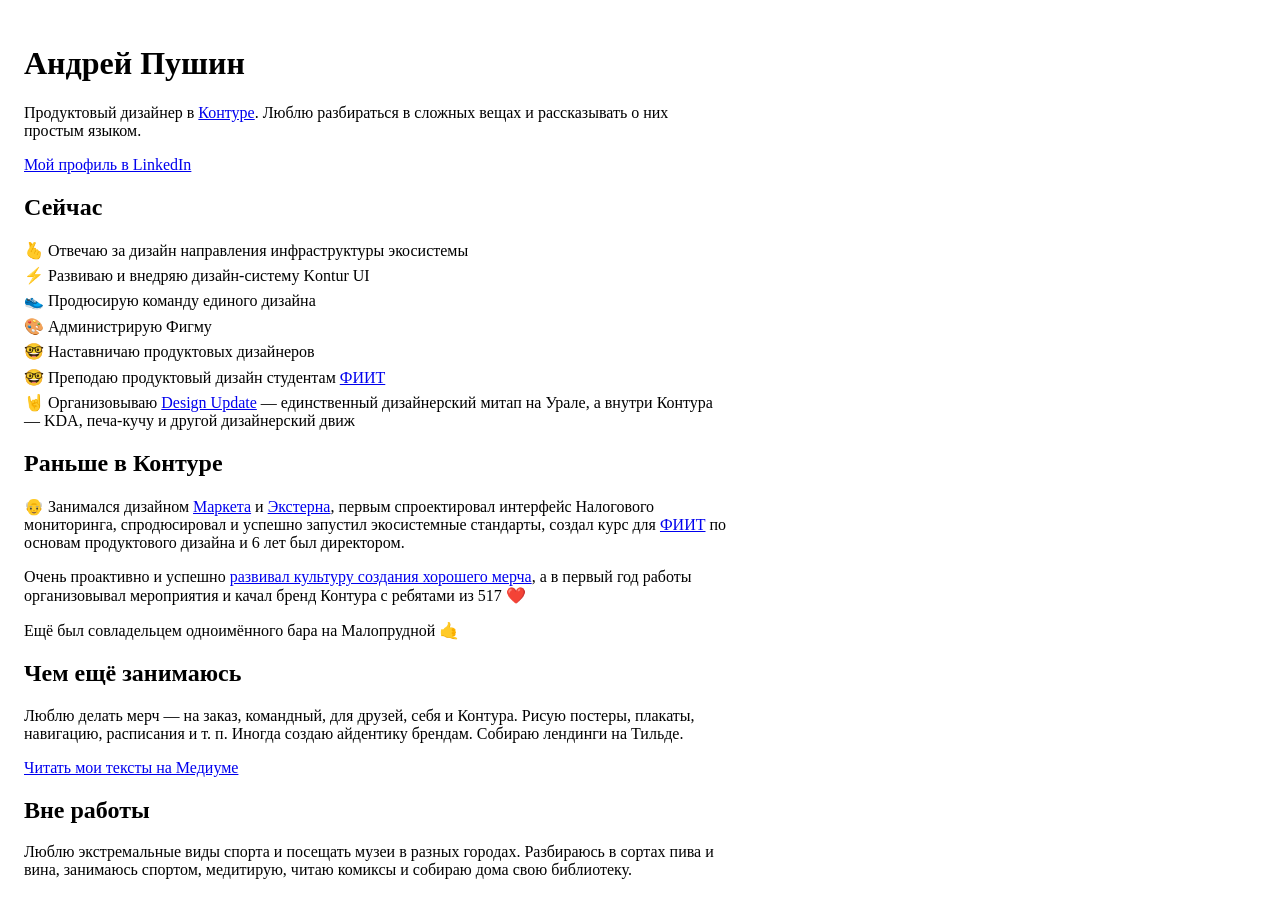
==== index.html @ 1551aef3 "Ссылка на LinkedIn под вступлением Co-Authored-By: Claude Opus 5.5 <noreply@anthropic.com> Claude-Se" ====
<!DOCTYPE html>
<html lang="ru">
<head>
    <meta charset="UTF-8">
    <meta name="viewport" content="width=device-width, initial-scale=1.0">
    <title>Андрей Пушин</title>
    <style>
        body {
            max-width: 44em;
            margin: 0;
            padding: 1.5em;
        }
        ul.emoji {
            list-style: none;
            padding-left: 0;
        }
        ul.emoji li {
            margin-bottom: 0.4em;
        }
    </style>
</head>
<body>
    <h1>Андрей Пушин</h1>

    <p>
        Продуктовый дизайнер в <a href="https://kontur.ru/">Контуре</a>. Люблю разбираться в сложных вещах и рассказывать о них простым языком.
    </p>

    <p>
        <a href="https://www.linkedin.com/in/pushinandrej/">Мой профиль в LinkedIn</a>
    </p>

    <h2>Сейчас</h2>

    <ul class="emoji">
        <li>🫰 Отвечаю за дизайн направления инфраструктуры экосистемы</li>
        <li>⚡️ Развиваю и внедряю дизайн-систему Kontur UI</li>
        <li>👟 Продюсирую команду единого дизайна</li>
        <li>🎨 Администрирую Фигму</li>
        <li>🤓 Наставничаю продуктовых дизайнеров</li>
        <li>🤓 Преподаю продуктовый дизайн студентам <a href="https://vk.com/fiiturfu">ФИИТ</a></li>
        <li>🤘 Организовываю <a href="https://vk.com/designupd">Design Update</a> — единственный дизайнерский митап на Урале, а внутри Контура — KDA, печа-кучу и другой дизайнерский движ</li>
    </ul>

    <h2>Раньше в Контуре</h2>

    <p>
        👴 Занимался дизайном <a href="https://kontur.ru/market">Маркета</a> и <a href="https://kontur.ru/extern">Экстерна</a>, первым спроектировал интерфейс Налогового мониторинга, спродюсировал и успешно запустил экосистемные стандарты, создал курс для <a href="https://vk.com/@fiiturfu-kak-my-proveli-kurs-po-osnovam-dizaina-dlya-programmistov">ФИИТ</a> по основам продуктового дизайна и 6 лет был директором.
    </p>

    <p>
        Очень проактивно и успешно <a href="https://medium.com/@pushinandrej/%D0%BC%D0%B5%D1%80%D1%87-%D0%BC%D0%B5%D1%80%D1%87-%D0%BC%D0%B5%D1%80%D1%87-20f6f4611e32">развивал культуру создания хорошего мерча</a>, а в первый год работы организовывал мероприятия и качал бренд Контура с ребятами из 517 ❤️
    </p>

    <p>
        Ещё был совладельцем одноимённого бара на Малопрудной 🤙
    </p>

    <h2>Чем ещё занимаюсь</h2>

    <p>
        Люблю делать мерч — на заказ, командный, для друзей, себя и Контура. Рисую постеры, плакаты, навигацию, расписания и т. п. Иногда создаю айдентику брендам. Собираю лендинги на Тильде.
    </p>

    <p>
        <a href="https://medium.com/@pushinandrej">Читать мои тексты на Медиуме</a>
    </p>

    <h2>Вне работы</h2>

    <p>
        Люблю экстремальные виды спорта и посещать музеи в разных городах. Разбираюсь в сортах пива и вина, занимаюсь спортом, медитирую, читаю комиксы и собираю дома свою библиотеку.
    </p>
</body>
</html>
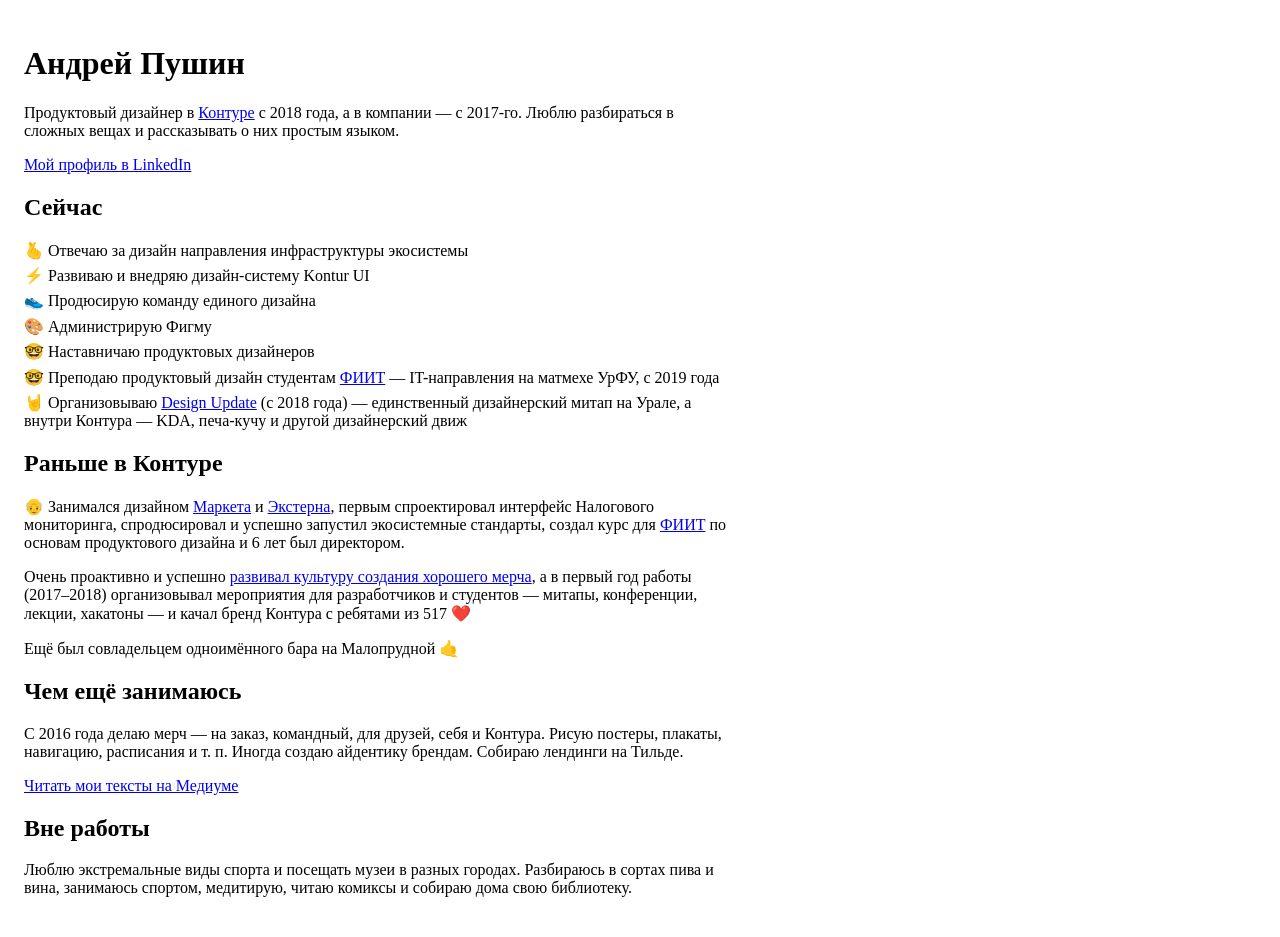
==== commit 61cd906e: "Даты и детали из LinkedIn: Контур, ФИИТ, Design Update, мерч Co-Authored-By: Claude Opus 5.5 <norepl" ====
--- a/index.html
+++ b/index.html
@@ -23,7 +23,7 @@
     <h1>Андрей Пушин</h1>
 
     <p>
-        Продуктовый дизайнер в <a href="https://kontur.ru/">Контуре</a>. Люблю разбираться в сложных вещах и рассказывать о них простым языком.
+        Продуктовый дизайнер в <a href="https://kontur.ru/">Контуре</a> с 2018 года, а в компании — с 2017-го. Люблю разбираться в сложных вещах и рассказывать о них простым языком.
     </p>
 
     <p>
@@ -38,8 +38,8 @@
         <li>👟 Продюсирую команду единого дизайна</li>
         <li>🎨 Администрирую Фигму</li>
         <li>🤓 Наставничаю продуктовых дизайнеров</li>
-        <li>🤓 Преподаю продуктовый дизайн студентам <a href="https://vk.com/fiiturfu">ФИИТ</a></li>
-        <li>🤘 Организовываю <a href="https://vk.com/designupd">Design Update</a> — единственный дизайнерский митап на Урале, а внутри Контура — KDA, печа-кучу и другой дизайнерский движ</li>
+        <li>🤓 Преподаю продуктовый дизайн студентам <a href="https://vk.com/fiiturfu">ФИИТ</a> — IT-направления на матмехе УрФУ, с 2019 года</li>
+        <li>🤘 Организовываю <a href="https://vk.com/designupd">Design Update</a> (с 2018 года) — единственный дизайнерский митап на Урале, а внутри Контура — KDA, печа-кучу и другой дизайнерский движ</li>
     </ul>
 
     <h2>Раньше в Контуре</h2>
@@ -49,7 +49,7 @@
     </p>
 
     <p>
-        Очень проактивно и успешно <a href="https://medium.com/@pushinandrej/%D0%BC%D0%B5%D1%80%D1%87-%D0%BC%D0%B5%D1%80%D1%87-%D0%BC%D0%B5%D1%80%D1%87-20f6f4611e32">развивал культуру создания хорошего мерча</a>, а в первый год работы организовывал мероприятия и качал бренд Контура с ребятами из 517 ❤️
+        Очень проактивно и успешно <a href="https://medium.com/@pushinandrej/%D0%BC%D0%B5%D1%80%D1%87-%D0%BC%D0%B5%D1%80%D1%87-%D0%BC%D0%B5%D1%80%D1%87-20f6f4611e32">развивал культуру создания хорошего мерча</a>, а в первый год работы (2017–2018) организовывал мероприятия для разработчиков и студентов — митапы, конференции, лекции, хакатоны — и качал бренд Контура с ребятами из 517 ❤️
     </p>
 
     <p>
@@ -59,7 +59,7 @@
     <h2>Чем ещё занимаюсь</h2>
 
     <p>
-        Люблю делать мерч — на заказ, командный, для друзей, себя и Контура. Рисую постеры, плакаты, навигацию, расписания и т. п. Иногда создаю айдентику брендам. Собираю лендинги на Тильде.
+        С 2016 года делаю мерч — на заказ, командный, для друзей, себя и Контура. Рисую постеры, плакаты, навигацию, расписания и т. п. Иногда создаю айдентику брендам. Собираю лендинги на Тильде.
     </p>
 
     <p>
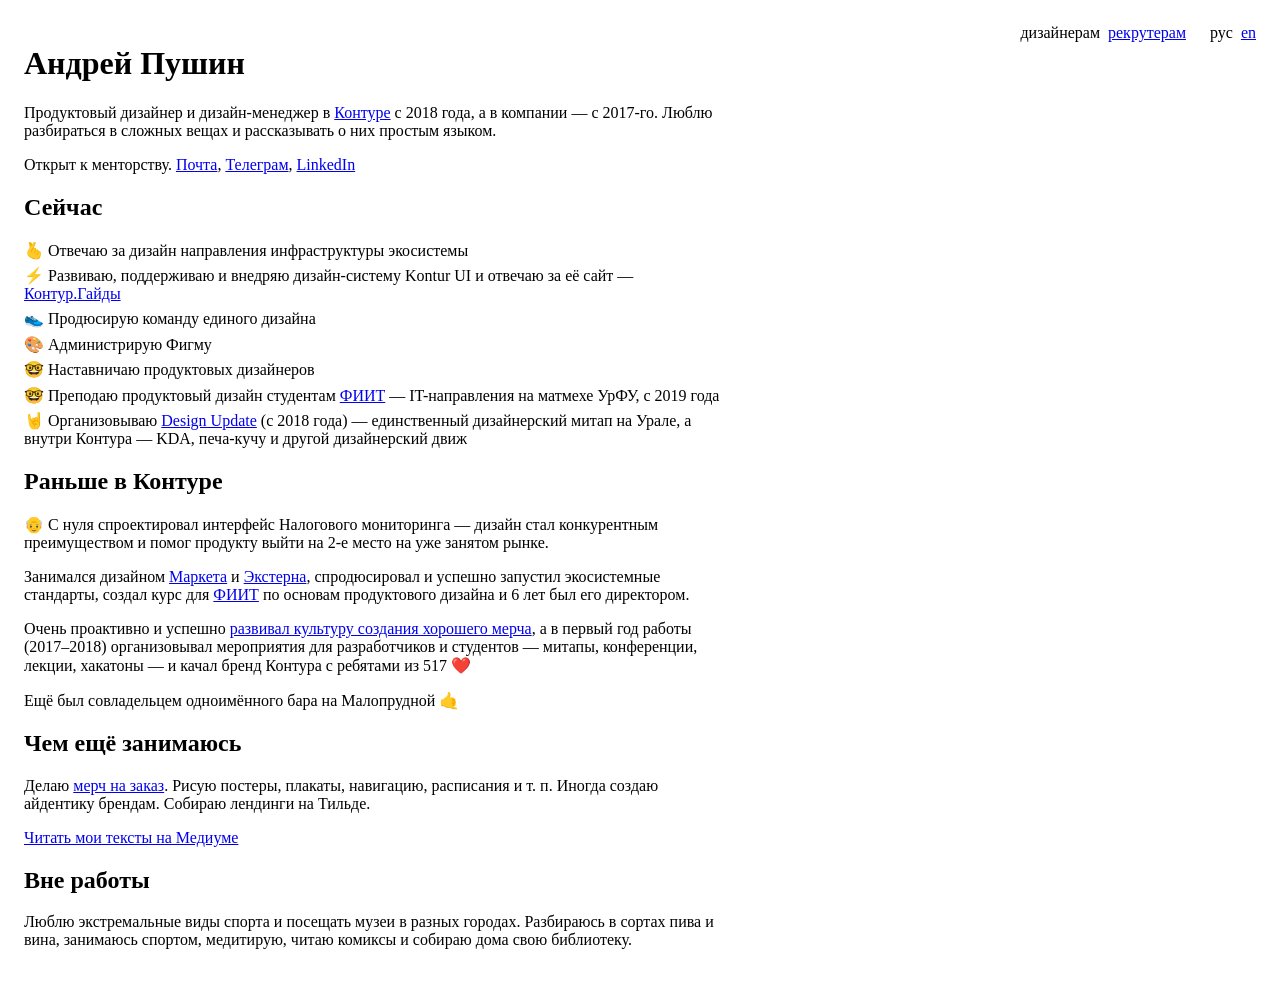
==== commit 9a8334ff: "Английская версия, переключалки языка и версии для рекрутеров, заготовки страниц - en/: английская в" ====
--- a/index.html
+++ b/index.html
@@ -4,37 +4,37 @@
     <meta charset="UTF-8">
     <meta name="viewport" content="width=device-width, initial-scale=1.0">
     <title>Андрей Пушин</title>
-    <style>
-        body {
-            max-width: 44em;
-            margin: 0;
-            padding: 1.5em;
-        }
-        ul.emoji {
-            list-style: none;
-            padding-left: 0;
-        }
-        ul.emoji li {
-            margin-bottom: 0.4em;
-        }
-    </style>
+    <meta name="description" content="Продуктовый дизайнер и дизайн-менеджер в Контуре: дизайн-система Kontur UI, Контур.Гайды, Налоговый мониторинг.">
+    <meta property="og:type" content="website">
+    <meta property="og:locale" content="ru_RU">
+    <meta property="og:url" content="https://www.pushinandrej.ru/">
+    <meta property="og:title" content="Андрей Пушин">
+    <meta property="og:description" content="Продуктовый дизайнер и дизайн-менеджер в Контуре: дизайн-система Kontur UI, Контур.Гайды, Налоговый мониторинг.">
+    <link rel="alternate" hreflang="ru" href="https://www.pushinandrej.ru/">
+    <link rel="alternate" hreflang="en" href="https://www.pushinandrej.ru/en/">
+    <link rel="stylesheet" href="style.css">
 </head>
 <body>
+    <nav class="switch">
+        <span><b aria-current="page">дизайнерам</b> <a href="recruiters/">рекрутерам</a></span>
+        <span><b aria-current="page">рус</b> <a href="en/">en</a></span>
+    </nav>
+
     <h1>Андрей Пушин</h1>
 
     <p>
-        Продуктовый дизайнер в <a href="https://kontur.ru/">Контуре</a> с 2018 года, а в компании — с 2017-го. Люблю разбираться в сложных вещах и рассказывать о них простым языком.
+        Продуктовый дизайнер и дизайн-менеджер в <a href="https://kontur.ru/">Контуре</a> с 2018 года, а в компании — с 2017-го. Люблю разбираться в сложных вещах и рассказывать о них простым языком.
     </p>
 
     <p>
-        <a href="https://www.linkedin.com/in/pushinandrej/">Мой профиль в LinkedIn</a>
+        Открыт к менторству. <!-- TODO: настоящие адреса --><a href="mailto:TODO">Почта</a>, <a href="https://t.me/TODO">Телеграм</a>, <a href="https://www.linkedin.com/in/pushinandrej/">LinkedIn</a>
     </p>
 
     <h2>Сейчас</h2>
 
     <ul class="emoji">
         <li>🫰 Отвечаю за дизайн направления инфраструктуры экосистемы</li>
-        <li>⚡️ Развиваю и внедряю дизайн-систему Kontur UI</li>
+        <li>⚡️ Развиваю, поддерживаю и внедряю дизайн-систему Kontur UI и отвечаю за её сайт — <a href="https://guides.kontur.ru/">Контур.Гайды</a></li>
         <li>👟 Продюсирую команду единого дизайна</li>
         <li>🎨 Администрирую Фигму</li>
         <li>🤓 Наставничаю продуктовых дизайнеров</li>
@@ -45,7 +45,11 @@
     <h2>Раньше в Контуре</h2>
 
     <p>
-        👴 Занимался дизайном <a href="https://kontur.ru/market">Маркета</a> и <a href="https://kontur.ru/extern">Экстерна</a>, первым спроектировал интерфейс Налогового мониторинга, спродюсировал и успешно запустил экосистемные стандарты, создал курс для <a href="https://vk.com/@fiiturfu-kak-my-proveli-kurs-po-osnovam-dizaina-dlya-programmistov">ФИИТ</a> по основам продуктового дизайна и 6 лет был директором.
+        👴 С нуля спроектировал интерфейс Налогового мониторинга — дизайн стал конкурентным преимуществом и помог продукту выйти на 2-е место на уже занятом рынке.
+    </p>
+
+    <p>
+        Занимался дизайном <a href="https://kontur.ru/market">Маркета</a> и <a href="https://kontur.ru/extern">Экстерна</a>, спродюсировал и успешно запустил экосистемные стандарты, создал курс для <a href="https://vk.com/@fiiturfu-kak-my-proveli-kurs-po-osnovam-dizaina-dlya-programmistov">ФИИТ</a> по основам продуктового дизайна и 6 лет был его директором.
     </p>
 
     <p>
@@ -59,7 +63,7 @@
     <h2>Чем ещё занимаюсь</h2>
 
     <p>
-        С 2016 года делаю мерч — на заказ, командный, для друзей, себя и Контура. Рисую постеры, плакаты, навигацию, расписания и т. п. Иногда создаю айдентику брендам. Собираю лендинги на Тильде.
+        Делаю <a href="merch/">мерч на заказ</a>. Рисую постеры, плакаты, навигацию, расписания и т. п. Иногда создаю айдентику брендам. Собираю лендинги на Тильде.
     </p>
 
     <p>
--- a/style.css
+++ b/style.css
@@ -0,0 +1,35 @@
+/* Общие стили для всех страниц сайта */
+body {
+    max-width: 44em;
+    margin: 0;
+    padding: 1.5em;
+}
+ul.emoji {
+    list-style: none;
+    padding-left: 0;
+}
+ul.emoji li {
+    margin-bottom: 0.4em;
+}
+
+/* Переключалки в правом верхнем углу: для кого страница и язык */
+nav.switch {
+    position: absolute;
+    top: 1.5em;
+    right: 1.5em;
+    display: flex;
+    gap: 1.5em;
+}
+nav.switch span {
+    display: flex;
+    gap: 0.5em;
+}
+nav.switch b {
+    font-weight: normal;
+}
+@media (max-width: 40em) {
+    nav.switch {
+        position: static;
+        justify-content: flex-end;
+    }
+}
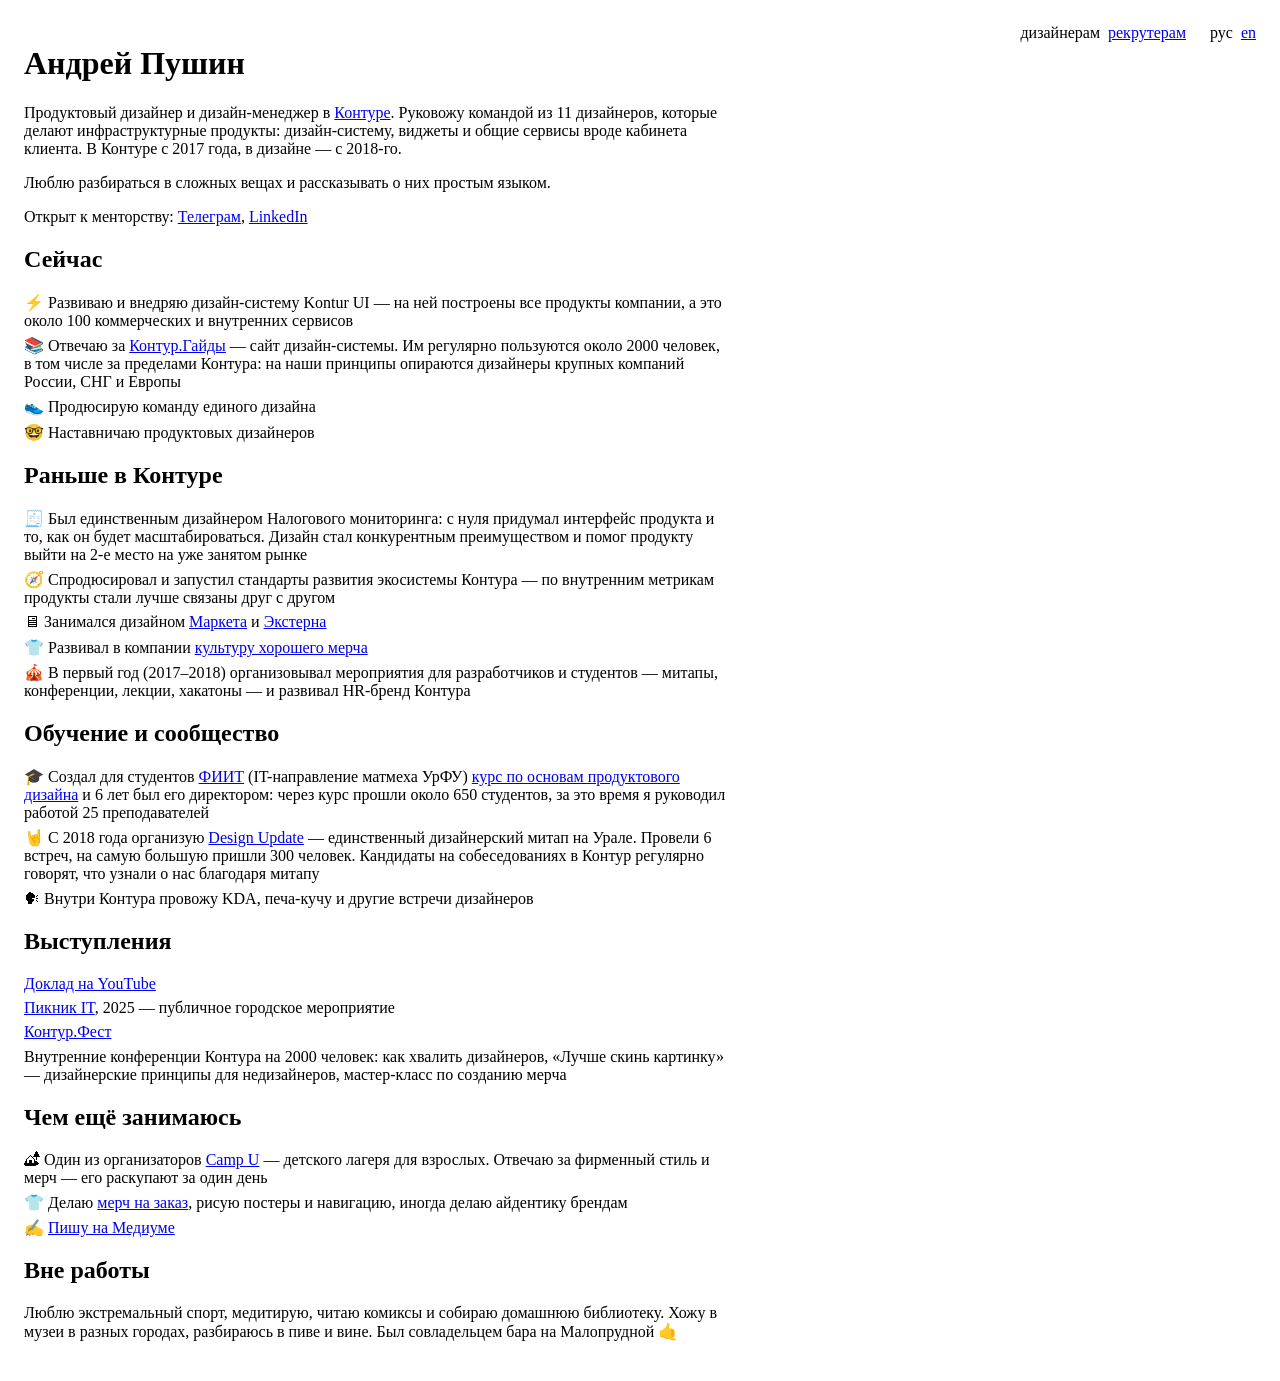
==== commit 338cfc57: "Главная по итогам интервью: команда, масштаб дизайн-системы, обучение, выступления, Camp U Co-Author" ====
--- a/index.html
+++ b/index.html
@@ -4,12 +4,12 @@
     <meta charset="UTF-8">
     <meta name="viewport" content="width=device-width, initial-scale=1.0">
     <title>Андрей Пушин</title>
-    <meta name="description" content="Продуктовый дизайнер и дизайн-менеджер в Контуре: дизайн-система Kontur UI, Контур.Гайды, Налоговый мониторинг.">
+    <meta name="description" content="Продуктовый дизайнер и дизайн-менеджер в Контуре: команда из 11 дизайнеров, дизайн-система Kontur UI для 100 продуктов, Контур.Гайды.">
     <meta property="og:type" content="website">
     <meta property="og:locale" content="ru_RU">
     <meta property="og:url" content="https://www.pushinandrej.ru/">
     <meta property="og:title" content="Андрей Пушин">
-    <meta property="og:description" content="Продуктовый дизайнер и дизайн-менеджер в Контуре: дизайн-система Kontur UI, Контур.Гайды, Налоговый мониторинг.">
+    <meta property="og:description" content="Продуктовый дизайнер и дизайн-менеджер в Контуре: команда из 11 дизайнеров, дизайн-система Kontur UI для 100 продуктов, Контур.Гайды.">
     <link rel="alternate" hreflang="ru" href="https://www.pushinandrej.ru/">
     <link rel="alternate" hreflang="en" href="https://www.pushinandrej.ru/en/">
     <link rel="stylesheet" href="style.css">
@@ -23,57 +23,65 @@
     <h1>Андрей Пушин</h1>
 
     <p>
-        Продуктовый дизайнер и дизайн-менеджер в <a href="https://kontur.ru/">Контуре</a> с 2018 года, а в компании — с 2017-го. Люблю разбираться в сложных вещах и рассказывать о них простым языком.
+        Продуктовый дизайнер и дизайн-менеджер в <a href="https://kontur.ru/">Контуре</a>. Руковожу командой из 11 дизайнеров, которые делают инфраструктурные продукты: дизайн-систему, виджеты и общие сервисы вроде кабинета клиента. В Контуре с 2017 года, в дизайне — с 2018-го.
     </p>
 
     <p>
-        Открыт к менторству. <!-- TODO: настоящие адреса --><a href="mailto:TODO">Почта</a>, <a href="https://t.me/TODO">Телеграм</a>, <a href="https://www.linkedin.com/in/pushinandrej/">LinkedIn</a>
+        Люблю разбираться в сложных вещах и рассказывать о них простым языком.
+    </p>
+
+    <p>
+        Открыт к менторству: <a href="https://t.me/pushinandrej">Телеграм</a>, <a href="https://www.linkedin.com/in/pushinandrej/">LinkedIn</a>
     </p>
 
     <h2>Сейчас</h2>
 
     <ul class="emoji">
-        <li>🫰 Отвечаю за дизайн направления инфраструктуры экосистемы</li>
-        <li>⚡️ Развиваю, поддерживаю и внедряю дизайн-систему Kontur UI и отвечаю за её сайт — <a href="https://guides.kontur.ru/">Контур.Гайды</a></li>
+        <li>⚡️ Развиваю и внедряю дизайн-систему Kontur UI — на ней построены все продукты компании, а это около 100 коммерческих и внутренних сервисов</li>
+        <li>📚 Отвечаю за <a href="https://guides.kontur.ru/">Контур.Гайды</a> — сайт дизайн-системы. Им регулярно пользуются около 2000 человек, в том числе за пределами Контура: на наши принципы опираются дизайнеры крупных компаний России, СНГ и Европы</li>
         <li>👟 Продюсирую команду единого дизайна</li>
-        <li>🎨 Администрирую Фигму</li>
         <li>🤓 Наставничаю продуктовых дизайнеров</li>
-        <li>🤓 Преподаю продуктовый дизайн студентам <a href="https://vk.com/fiiturfu">ФИИТ</a> — IT-направления на матмехе УрФУ, с 2019 года</li>
-        <li>🤘 Организовываю <a href="https://vk.com/designupd">Design Update</a> (с 2018 года) — единственный дизайнерский митап на Урале, а внутри Контура — KDA, печа-кучу и другой дизайнерский движ</li>
     </ul>
 
     <h2>Раньше в Контуре</h2>
 
-    <p>
-        👴 С нуля спроектировал интерфейс Налогового мониторинга — дизайн стал конкурентным преимуществом и помог продукту выйти на 2-е место на уже занятом рынке.
-    </p>
+    <ul class="emoji">
+        <li>🧾 Был единственным дизайнером Налогового мониторинга: с нуля придумал интерфейс продукта и то, как он будет масштабироваться. Дизайн стал конкурентным преимуществом и помог продукту выйти на 2-е место на уже занятом рынке</li>
+        <li>🧭 Спродюсировал и запустил стандарты развития экосистемы Контура — по внутренним метрикам продукты стали лучше связаны друг с другом</li>
+        <li>🖥 Занимался дизайном <a href="https://kontur.ru/market">Маркета</a> и <a href="https://kontur.ru/extern">Экстерна</a></li>
+        <li>👕 Развивал в компании <a href="https://medium.com/@pushinandrej/%D0%BC%D0%B5%D1%80%D1%87-%D0%BC%D0%B5%D1%80%D1%87-%D0%BC%D0%B5%D1%80%D1%87-20f6f4611e32">культуру хорошего мерча</a></li>
+        <li>🎪 В первый год (2017–2018) организовывал мероприятия для разработчиков и студентов — митапы, конференции, лекции, хакатоны — и развивал HR-бренд Контура</li>
+    </ul>
 
-    <p>
-        Занимался дизайном <a href="https://kontur.ru/market">Маркета</a> и <a href="https://kontur.ru/extern">Экстерна</a>, спродюсировал и успешно запустил экосистемные стандарты, создал курс для <a href="https://vk.com/@fiiturfu-kak-my-proveli-kurs-po-osnovam-dizaina-dlya-programmistov">ФИИТ</a> по основам продуктового дизайна и 6 лет был его директором.
-    </p>
+    <h2>Обучение и сообщество</h2>
 
-    <p>
-        Очень проактивно и успешно <a href="https://medium.com/@pushinandrej/%D0%BC%D0%B5%D1%80%D1%87-%D0%BC%D0%B5%D1%80%D1%87-%D0%BC%D0%B5%D1%80%D1%87-20f6f4611e32">развивал культуру создания хорошего мерча</a>, а в первый год работы (2017–2018) организовывал мероприятия для разработчиков и студентов — митапы, конференции, лекции, хакатоны — и качал бренд Контура с ребятами из 517 ❤️
-    </p>
+    <ul class="emoji">
+        <li>🎓 Создал для студентов <a href="https://vk.com/fiiturfu">ФИИТ</a> (IT-направление матмеха УрФУ) <a href="https://vk.com/@fiiturfu-kak-my-proveli-kurs-po-osnovam-dizaina-dlya-programmistov">курс по основам продуктового дизайна</a> и 6 лет был его директором: через курс прошли около 650 студентов, за это время я руководил работой 25 преподавателей</li>
+        <li>🤘 С 2018 года организую <a href="https://vk.com/designupd">Design Update</a> — единственный дизайнерский митап на Урале. Провели 6 встреч, на самую большую пришли 300 человек. Кандидаты на собеседованиях в Контур регулярно говорят, что узнали о нас благодаря митапу</li>
+        <li>🗣 Внутри Контура провожу KDA, печа-кучу и другие встречи дизайнеров</li>
+    </ul>
 
-    <p>
-        Ещё был совладельцем одноимённого бара на Малопрудной 🤙
-    </p>
+    <h2>Выступления</h2>
+
+    <ul class="emoji">
+        <li><a href="https://www.youtube.com/watch?v=ip-nRP-AMJE">Доклад на YouTube</a> <!-- TODO: название и где выступал --></li>
+        <li><a href="https://www.instagram.com/p/DObARlJjM_2/">Пикник IT</a>, 2025 — публичное городское мероприятие</li>
+        <li><a href="https://kontur.ru/lp/kontur-fest">Контур.Фест</a></li>
+        <li>Внутренние конференции Контура на 2000 человек: как хвалить дизайнеров, «Лучше скинь картинку» — дизайнерские принципы для недизайнеров, мастер-класс по созданию мерча</li>
+    </ul>
 
     <h2>Чем ещё занимаюсь</h2>
 
-    <p>
-        Делаю <a href="merch/">мерч на заказ</a>. Рисую постеры, плакаты, навигацию, расписания и т. п. Иногда создаю айдентику брендам. Собираю лендинги на Тильде.
-    </p>
-
-    <p>
-        <a href="https://medium.com/@pushinandrej">Читать мои тексты на Медиуме</a>
-    </p>
+    <ul class="emoji">
+        <li>🏕 Один из организаторов <a href="https://t.me/camp_u">Camp U</a> — детского лагеря для взрослых. Отвечаю за фирменный стиль и мерч — его раскупают за один день</li>
+        <li>👕 Делаю <a href="merch/">мерч на заказ</a>, рисую постеры и навигацию, иногда делаю айдентику брендам</li>
+        <li>✍️ <a href="https://medium.com/@pushinandrej">Пишу на Медиуме</a></li>
+    </ul>
 
     <h2>Вне работы</h2>
 
     <p>
-        Люблю экстремальные виды спорта и посещать музеи в разных городах. Разбираюсь в сортах пива и вина, занимаюсь спортом, медитирую, читаю комиксы и собираю дома свою библиотеку.
+        Люблю экстремальный спорт, медитирую, читаю комиксы и собираю домашнюю библиотеку. Хожу в музеи в разных городах, разбираюсь в пиве и вине. Был совладельцем бара на Малопрудной 🤙
     </p>
 </body>
 </html>
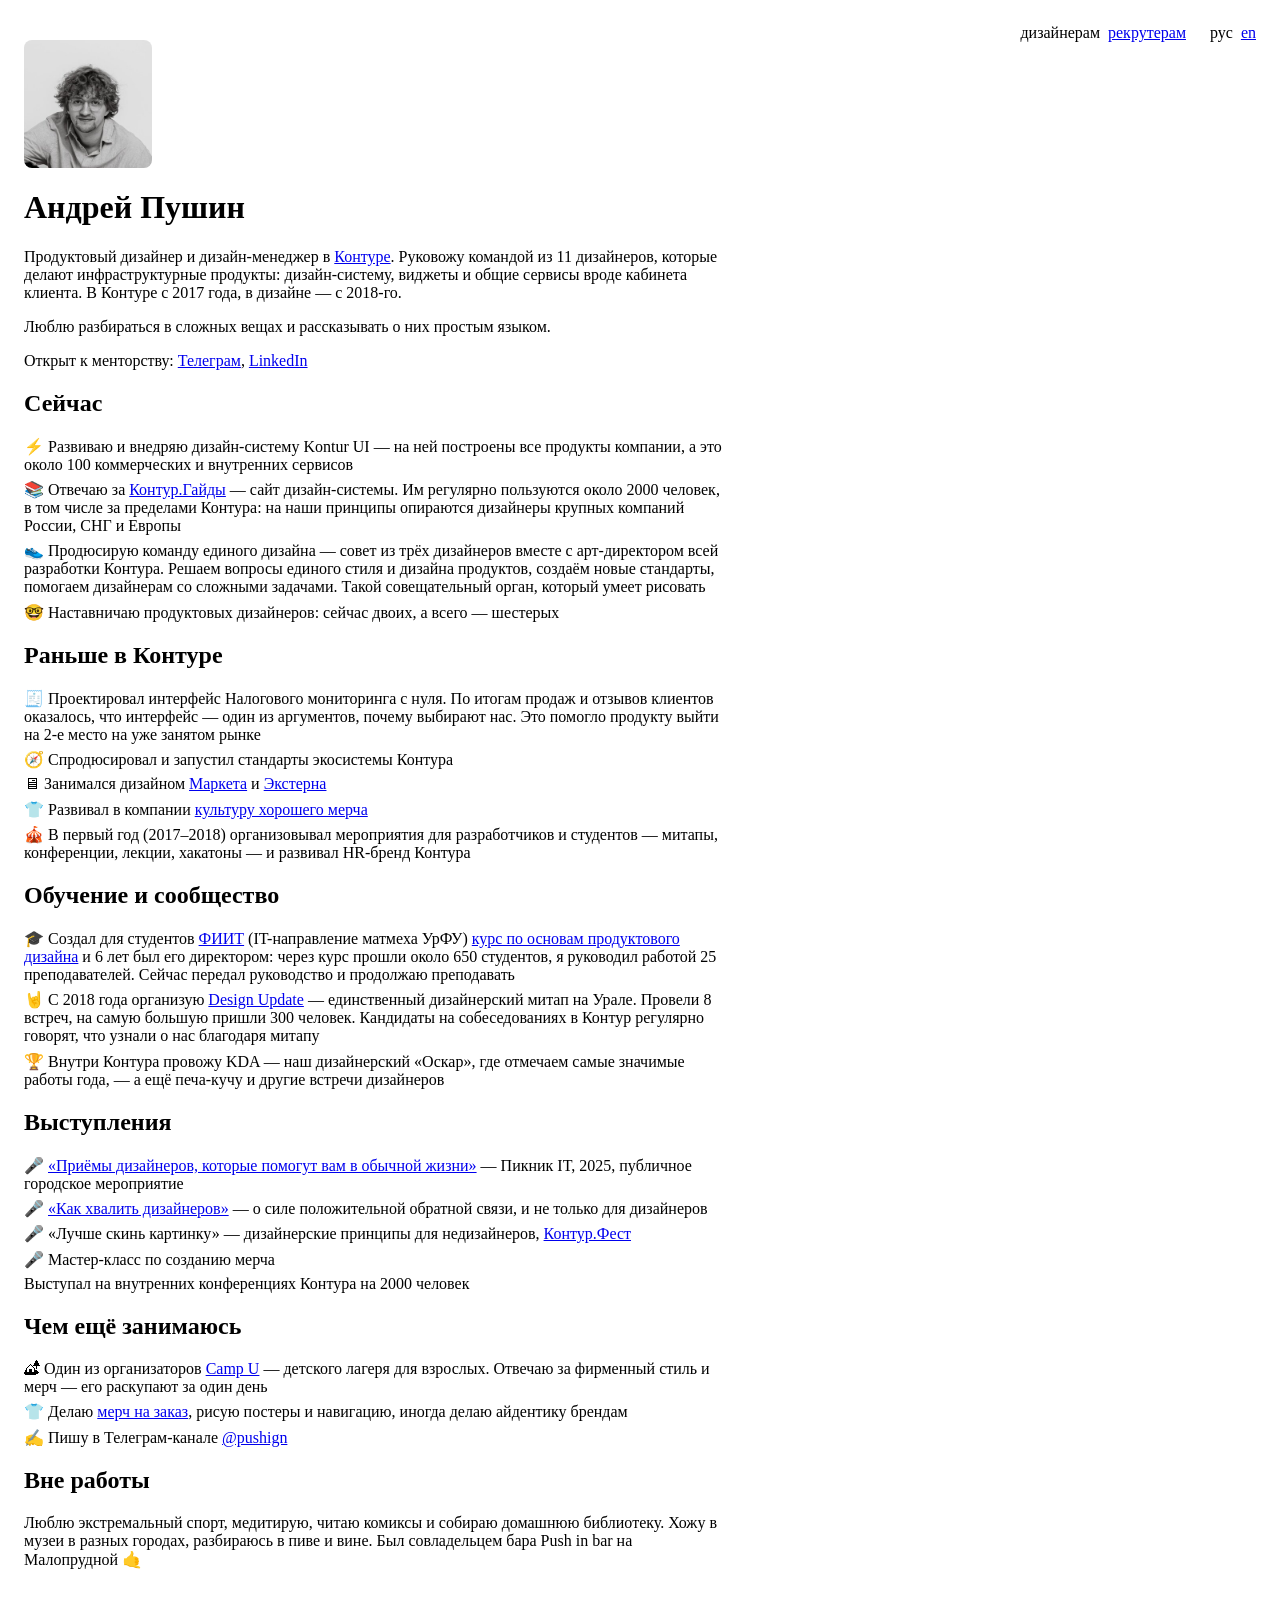
==== commit ca635327: "Фото, уточнения по интервью: выступления, команда единого дизайна, KDA, Телеграм-канал вместо Медиум" ====
--- a/index.html
+++ b/index.html
@@ -10,6 +10,7 @@
     <meta property="og:url" content="https://www.pushinandrej.ru/">
     <meta property="og:title" content="Андрей Пушин">
     <meta property="og:description" content="Продуктовый дизайнер и дизайн-менеджер в Контуре: команда из 11 дизайнеров, дизайн-система Kontur UI для 100 продуктов, Контур.Гайды.">
+    <meta property="og:image" content="https://www.pushinandrej.ru/photo.jpg">
     <link rel="alternate" hreflang="ru" href="https://www.pushinandrej.ru/">
     <link rel="alternate" hreflang="en" href="https://www.pushinandrej.ru/en/">
     <link rel="stylesheet" href="style.css">
@@ -19,6 +20,8 @@
         <span><b aria-current="page">дизайнерам</b> <a href="recruiters/">рекрутерам</a></span>
         <span><b aria-current="page">рус</b> <a href="en/">en</a></span>
     </nav>
+
+    <img class="photo" src="photo.jpg" alt="Андрей Пушин">
 
     <h1>Андрей Пушин</h1>
 
@@ -39,15 +42,15 @@
     <ul class="emoji">
         <li>⚡️ Развиваю и внедряю дизайн-систему Kontur UI — на ней построены все продукты компании, а это около 100 коммерческих и внутренних сервисов</li>
         <li>📚 Отвечаю за <a href="https://guides.kontur.ru/">Контур.Гайды</a> — сайт дизайн-системы. Им регулярно пользуются около 2000 человек, в том числе за пределами Контура: на наши принципы опираются дизайнеры крупных компаний России, СНГ и Европы</li>
-        <li>👟 Продюсирую команду единого дизайна</li>
-        <li>🤓 Наставничаю продуктовых дизайнеров</li>
+        <li>👟 Продюсирую команду единого дизайна — совет из трёх дизайнеров вместе с арт-директором всей разработки Контура. Решаем вопросы единого стиля и дизайна продуктов, создаём новые стандарты, помогаем дизайнерам со сложными задачами. Такой совещательный орган, который умеет рисовать</li>
+        <li>🤓 Наставничаю продуктовых дизайнеров: сейчас двоих, а всего — шестерых</li>
     </ul>
 
     <h2>Раньше в Контуре</h2>
 
     <ul class="emoji">
-        <li>🧾 Был единственным дизайнером Налогового мониторинга: с нуля придумал интерфейс продукта и то, как он будет масштабироваться. Дизайн стал конкурентным преимуществом и помог продукту выйти на 2-е место на уже занятом рынке</li>
-        <li>🧭 Спродюсировал и запустил стандарты развития экосистемы Контура — по внутренним метрикам продукты стали лучше связаны друг с другом</li>
+        <li>🧾 Проектировал интерфейс Налогового мониторинга с нуля. По итогам продаж и отзывов клиентов оказалось, что интерфейс — один из аргументов, почему выбирают нас. Это помогло продукту выйти на 2-е место на уже занятом рынке</li>
+        <li>🧭 Спродюсировал и запустил стандарты экосистемы Контура</li>
         <li>🖥 Занимался дизайном <a href="https://kontur.ru/market">Маркета</a> и <a href="https://kontur.ru/extern">Экстерна</a></li>
         <li>👕 Развивал в компании <a href="https://medium.com/@pushinandrej/%D0%BC%D0%B5%D1%80%D1%87-%D0%BC%D0%B5%D1%80%D1%87-%D0%BC%D0%B5%D1%80%D1%87-20f6f4611e32">культуру хорошего мерча</a></li>
         <li>🎪 В первый год (2017–2018) организовывал мероприятия для разработчиков и студентов — митапы, конференции, лекции, хакатоны — и развивал HR-бренд Контура</li>
@@ -56,18 +59,19 @@
     <h2>Обучение и сообщество</h2>
 
     <ul class="emoji">
-        <li>🎓 Создал для студентов <a href="https://vk.com/fiiturfu">ФИИТ</a> (IT-направление матмеха УрФУ) <a href="https://vk.com/@fiiturfu-kak-my-proveli-kurs-po-osnovam-dizaina-dlya-programmistov">курс по основам продуктового дизайна</a> и 6 лет был его директором: через курс прошли около 650 студентов, за это время я руководил работой 25 преподавателей</li>
-        <li>🤘 С 2018 года организую <a href="https://vk.com/designupd">Design Update</a> — единственный дизайнерский митап на Урале. Провели 6 встреч, на самую большую пришли 300 человек. Кандидаты на собеседованиях в Контур регулярно говорят, что узнали о нас благодаря митапу</li>
-        <li>🗣 Внутри Контура провожу KDA, печа-кучу и другие встречи дизайнеров</li>
+        <li>🎓 Создал для студентов <a href="https://vk.com/fiiturfu">ФИИТ</a> (IT-направление матмеха УрФУ) <a href="https://vk.com/@fiiturfu-kak-my-proveli-kurs-po-osnovam-dizaina-dlya-programmistov">курс по основам продуктового дизайна</a> и 6 лет был его директором: через курс прошли около 650 студентов, я руководил работой 25 преподавателей. Сейчас передал руководство и продолжаю преподавать</li>
+        <li>🤘 С 2018 года организую <a href="https://vk.com/designupd">Design Update</a> — единственный дизайнерский митап на Урале. Провели 8 встреч, на самую большую пришли 300 человек. Кандидаты на собеседованиях в Контур регулярно говорят, что узнали о нас благодаря митапу</li>
+        <li>🏆 Внутри Контура провожу KDA — наш дизайнерский «Оскар», где отмечаем самые значимые работы года, — а ещё печа-кучу и другие встречи дизайнеров</li>
     </ul>
 
     <h2>Выступления</h2>
 
     <ul class="emoji">
-        <li><a href="https://www.youtube.com/watch?v=ip-nRP-AMJE">Доклад на YouTube</a> <!-- TODO: название и где выступал --></li>
-        <li><a href="https://www.instagram.com/p/DObARlJjM_2/">Пикник IT</a>, 2025 — публичное городское мероприятие</li>
-        <li><a href="https://kontur.ru/lp/kontur-fest">Контур.Фест</a></li>
-        <li>Внутренние конференции Контура на 2000 человек: как хвалить дизайнеров, «Лучше скинь картинку» — дизайнерские принципы для недизайнеров, мастер-класс по созданию мерча</li>
+        <li>🎤 <a href="https://www.instagram.com/p/DObARlJjM_2/">«Приёмы дизайнеров, которые помогут вам в обычной жизни»</a> — Пикник IT, 2025, публичное городское мероприятие</li>
+        <li>🎤 <a href="https://www.youtube.com/watch?v=ip-nRP-AMJE">«Как хвалить дизайнеров»</a> — о силе положительной обратной связи, и не только для дизайнеров</li>
+        <li>🎤 «Лучше скинь картинку» — дизайнерские принципы для недизайнеров, <a href="https://kontur.ru/lp/kontur-fest">Контур.Фест</a></li>
+        <li>🎤 Мастер-класс по созданию мерча</li>
+        <li>Выступал на внутренних конференциях Контура на 2000 человек</li>
     </ul>
 
     <h2>Чем ещё занимаюсь</h2>
@@ -75,13 +79,13 @@
     <ul class="emoji">
         <li>🏕 Один из организаторов <a href="https://t.me/camp_u">Camp U</a> — детского лагеря для взрослых. Отвечаю за фирменный стиль и мерч — его раскупают за один день</li>
         <li>👕 Делаю <a href="merch/">мерч на заказ</a>, рисую постеры и навигацию, иногда делаю айдентику брендам</li>
-        <li>✍️ <a href="https://medium.com/@pushinandrej">Пишу на Медиуме</a></li>
+        <li>✍️ Пишу в Телеграм-канале <a href="https://t.me/pushign">@pushign</a></li>
     </ul>
 
     <h2>Вне работы</h2>
 
     <p>
-        Люблю экстремальный спорт, медитирую, читаю комиксы и собираю домашнюю библиотеку. Хожу в музеи в разных городах, разбираюсь в пиве и вине. Был совладельцем бара на Малопрудной 🤙
+        Люблю экстремальный спорт, медитирую, читаю комиксы и собираю домашнюю библиотеку. Хожу в музеи в разных городах, разбираюсь в пиве и вине. Был совладельцем бара Push in bar на Малопрудной 🤙
     </p>
 </body>
 </html>
--- a/style.css
+++ b/style.css
@@ -33,3 +33,12 @@
         justify-content: flex-end;
     }
 }
+
+/* Фото на главной: небольшое, скругление 8px */
+img.photo {
+    display: block;
+    width: 128px;
+    height: 128px;
+    border-radius: 8px;
+    margin-top: 1em;
+}
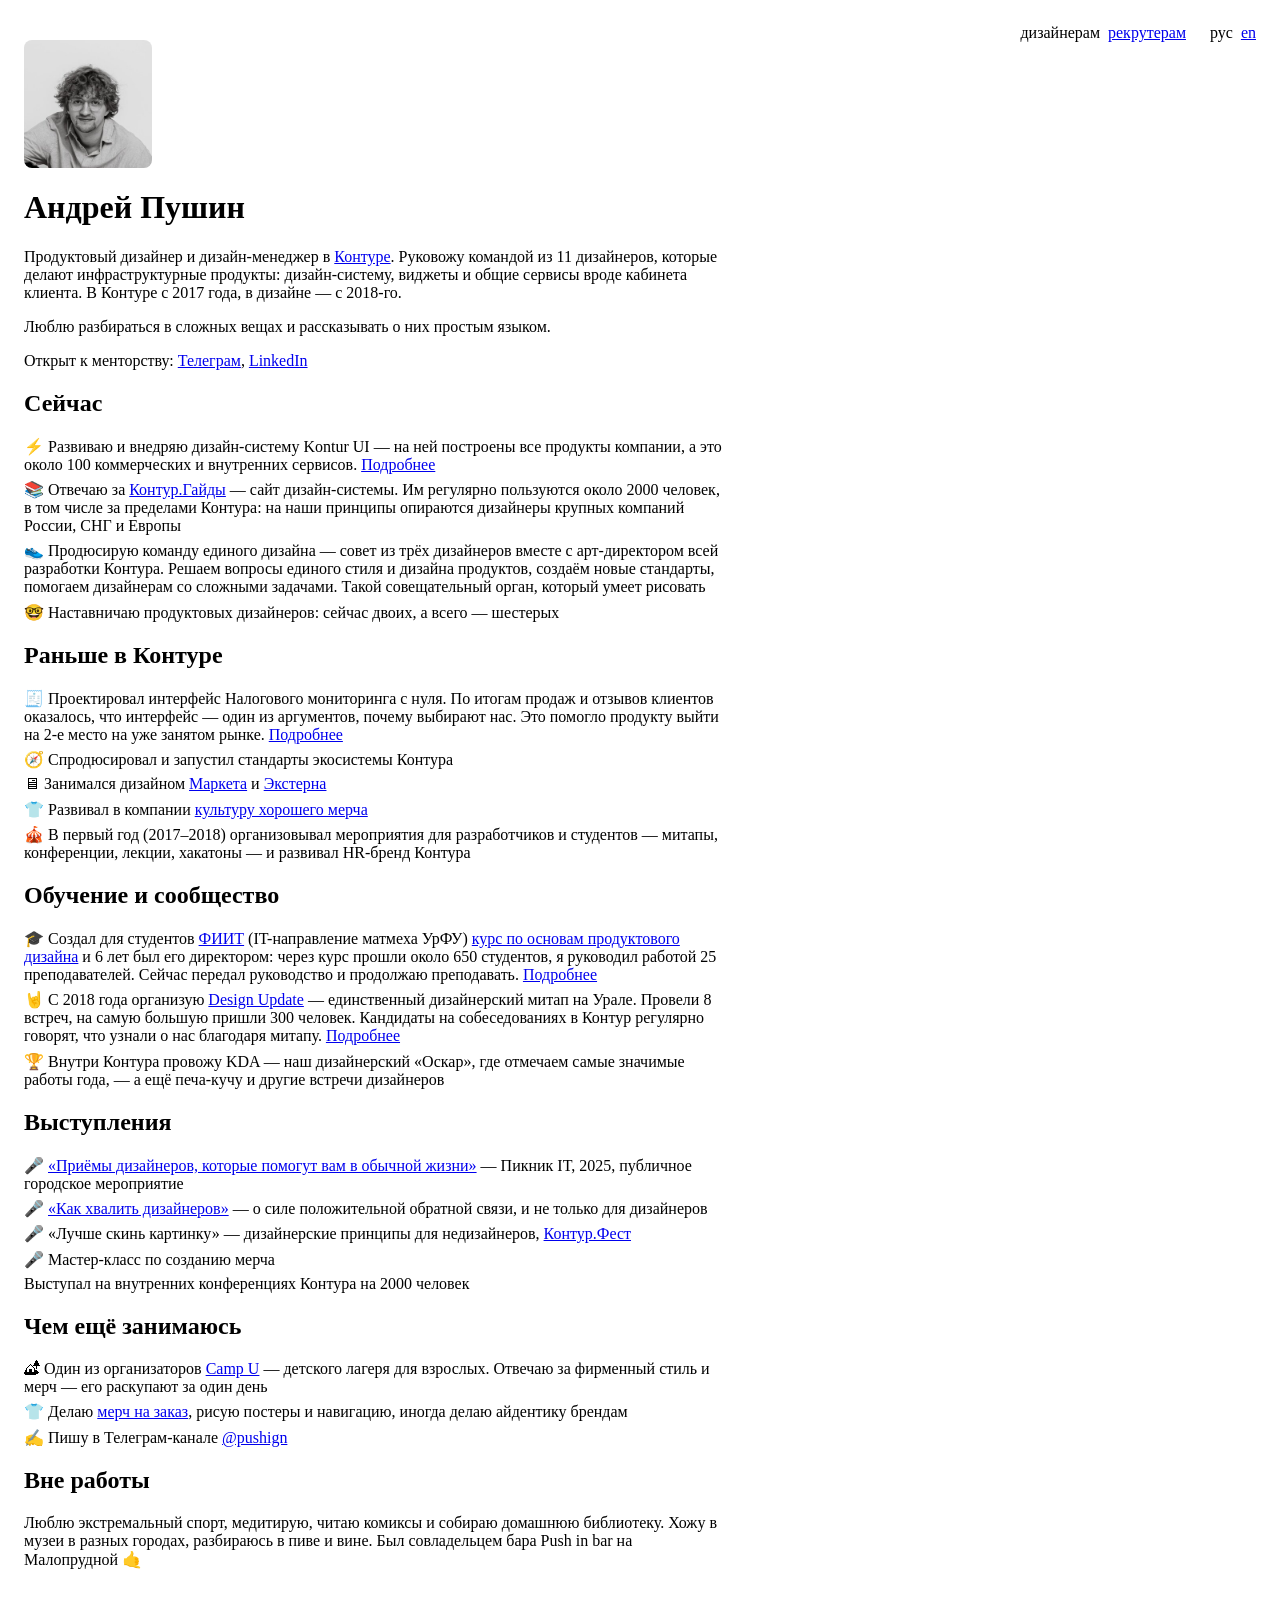
==== commit ae7c3804: "Кейсы (Kontur UI, Налоговый мониторинг, курс ФИИТ, Design Update), страница мерча и резюме для рекру" ====
--- a/index.html
+++ b/index.html
@@ -40,7 +40,7 @@
     <h2>Сейчас</h2>
 
     <ul class="emoji">
-        <li>⚡️ Развиваю и внедряю дизайн-систему Kontur UI — на ней построены все продукты компании, а это около 100 коммерческих и внутренних сервисов</li>
+        <li>⚡️ Развиваю и внедряю дизайн-систему Kontur UI — на ней построены все продукты компании, а это около 100 коммерческих и внутренних сервисов. <a href="cases/kontur-ui/">Подробнее</a></li>
         <li>📚 Отвечаю за <a href="https://guides.kontur.ru/">Контур.Гайды</a> — сайт дизайн-системы. Им регулярно пользуются около 2000 человек, в том числе за пределами Контура: на наши принципы опираются дизайнеры крупных компаний России, СНГ и Европы</li>
         <li>👟 Продюсирую команду единого дизайна — совет из трёх дизайнеров вместе с арт-директором всей разработки Контура. Решаем вопросы единого стиля и дизайна продуктов, создаём новые стандарты, помогаем дизайнерам со сложными задачами. Такой совещательный орган, который умеет рисовать</li>
         <li>🤓 Наставничаю продуктовых дизайнеров: сейчас двоих, а всего — шестерых</li>
@@ -49,7 +49,7 @@
     <h2>Раньше в Контуре</h2>
 
     <ul class="emoji">
-        <li>🧾 Проектировал интерфейс Налогового мониторинга с нуля. По итогам продаж и отзывов клиентов оказалось, что интерфейс — один из аргументов, почему выбирают нас. Это помогло продукту выйти на 2-е место на уже занятом рынке</li>
+        <li>🧾 Проектировал интерфейс Налогового мониторинга с нуля. По итогам продаж и отзывов клиентов оказалось, что интерфейс — один из аргументов, почему выбирают нас. Это помогло продукту выйти на 2-е место на уже занятом рынке. <a href="cases/tax-monitoring/">Подробнее</a></li>
         <li>🧭 Спродюсировал и запустил стандарты экосистемы Контура</li>
         <li>🖥 Занимался дизайном <a href="https://kontur.ru/market">Маркета</a> и <a href="https://kontur.ru/extern">Экстерна</a></li>
         <li>👕 Развивал в компании <a href="https://medium.com/@pushinandrej/%D0%BC%D0%B5%D1%80%D1%87-%D0%BC%D0%B5%D1%80%D1%87-%D0%BC%D0%B5%D1%80%D1%87-20f6f4611e32">культуру хорошего мерча</a></li>
@@ -59,8 +59,8 @@
     <h2>Обучение и сообщество</h2>
 
     <ul class="emoji">
-        <li>🎓 Создал для студентов <a href="https://vk.com/fiiturfu">ФИИТ</a> (IT-направление матмеха УрФУ) <a href="https://vk.com/@fiiturfu-kak-my-proveli-kurs-po-osnovam-dizaina-dlya-programmistov">курс по основам продуктового дизайна</a> и 6 лет был его директором: через курс прошли около 650 студентов, я руководил работой 25 преподавателей. Сейчас передал руководство и продолжаю преподавать</li>
-        <li>🤘 С 2018 года организую <a href="https://vk.com/designupd">Design Update</a> — единственный дизайнерский митап на Урале. Провели 8 встреч, на самую большую пришли 300 человек. Кандидаты на собеседованиях в Контур регулярно говорят, что узнали о нас благодаря митапу</li>
+        <li>🎓 Создал для студентов <a href="https://vk.com/fiiturfu">ФИИТ</a> (IT-направление матмеха УрФУ) <a href="https://vk.com/@fiiturfu-kak-my-proveli-kurs-po-osnovam-dizaina-dlya-programmistov">курс по основам продуктового дизайна</a> и 6 лет был его директором: через курс прошли около 650 студентов, я руководил работой 25 преподавателей. Сейчас передал руководство и продолжаю преподавать. <a href="cases/fiit/">Подробнее</a></li>
+        <li>🤘 С 2018 года организую <a href="https://vk.com/designupd">Design Update</a> — единственный дизайнерский митап на Урале. Провели 8 встреч, на самую большую пришли 300 человек. Кандидаты на собеседованиях в Контур регулярно говорят, что узнали о нас благодаря митапу. <a href="cases/design-update/">Подробнее</a></li>
         <li>🏆 Внутри Контура провожу KDA — наш дизайнерский «Оскар», где отмечаем самые значимые работы года, — а ещё печа-кучу и другие встречи дизайнеров</li>
     </ul>
 
--- a/style.css
+++ b/style.css
@@ -42,3 +42,12 @@
     border-radius: 8px;
     margin-top: 1em;
 }
+
+/* Заглушка на внутренних страницах: «скоро здесь будут…» */
+p.placeholder {
+    border: 1px dashed #999;
+    border-radius: 8px;
+    padding: 2em 1em;
+    color: #666;
+    text-align: center;
+}
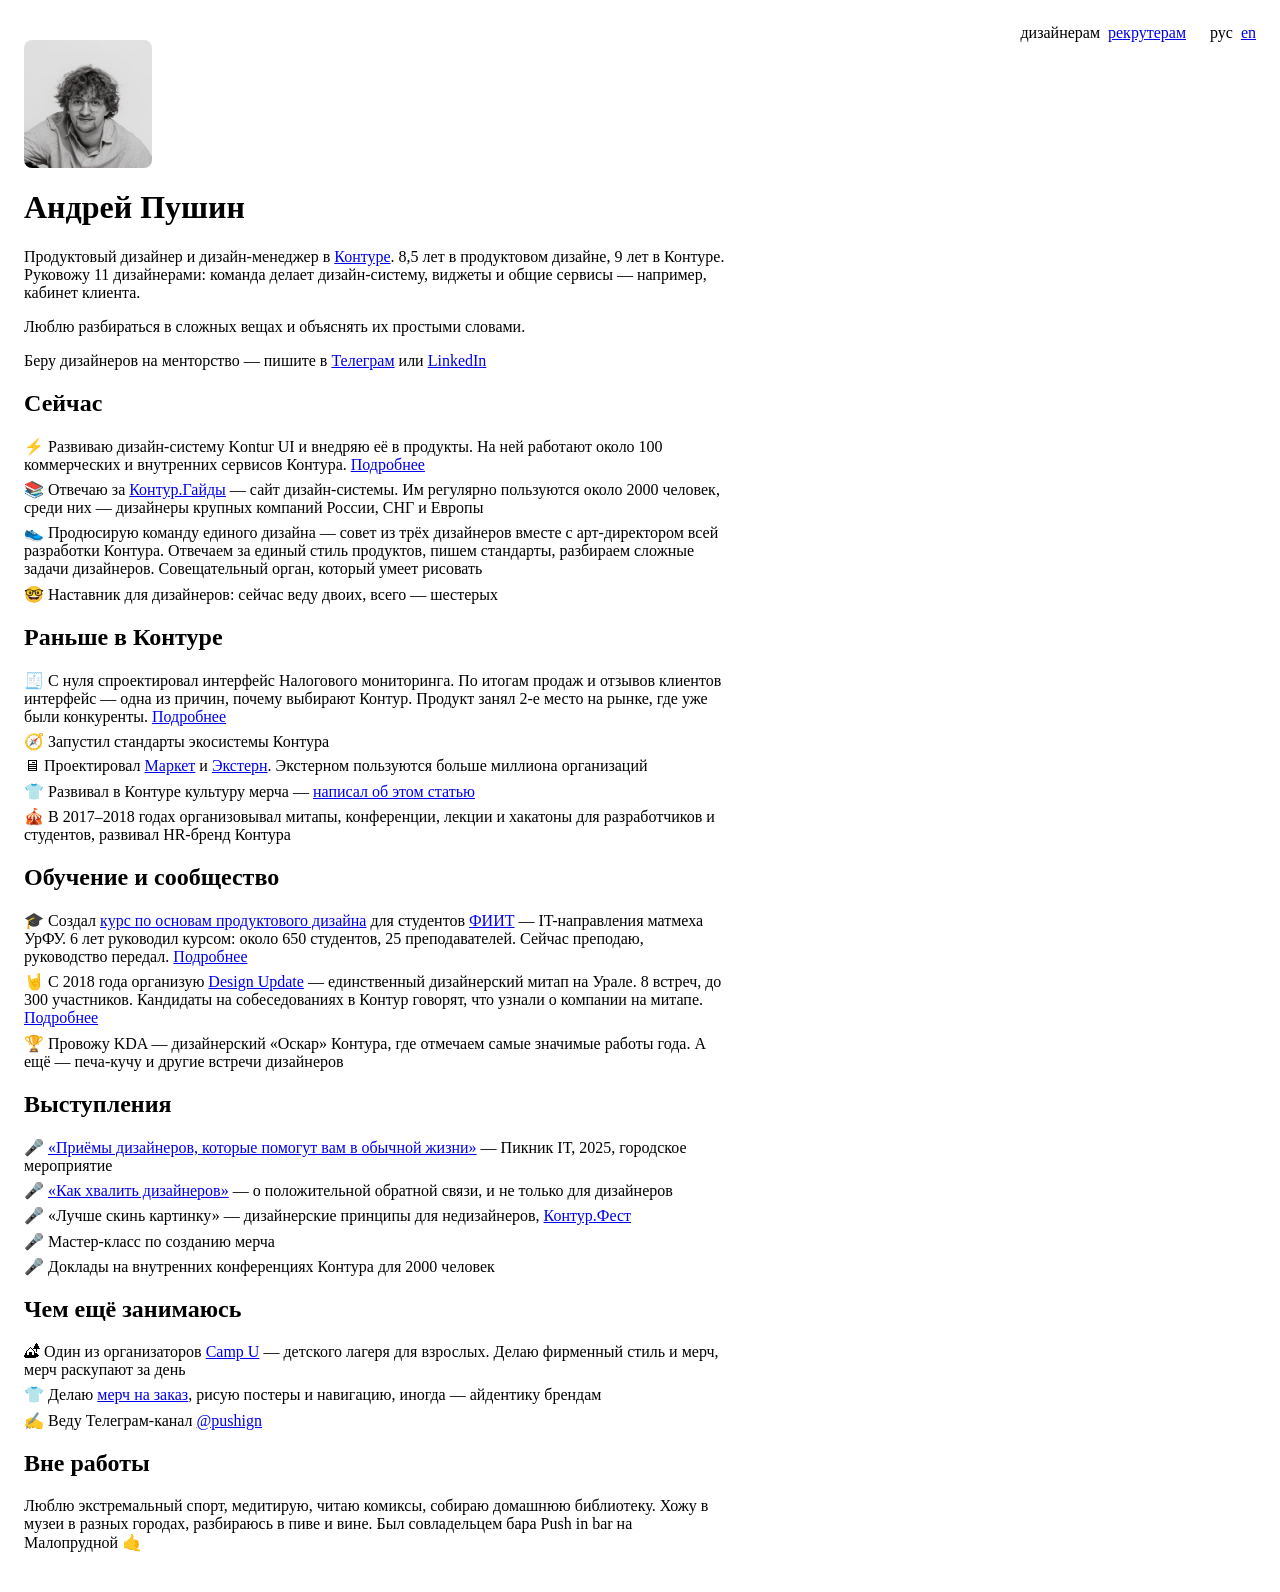
==== commit 6f17b598: "Главная в инфостиле (рус) и на простом английском (B2); стаж 8,5 лет в резюме Co-Authored-By: Claude" ====
--- a/index.html
+++ b/index.html
@@ -4,12 +4,12 @@
     <meta charset="UTF-8">
     <meta name="viewport" content="width=device-width, initial-scale=1.0">
     <title>Андрей Пушин</title>
-    <meta name="description" content="Продуктовый дизайнер и дизайн-менеджер в Контуре: команда из 11 дизайнеров, дизайн-система Kontur UI для 100 продуктов, Контур.Гайды.">
+    <meta name="description" content="Продуктовый дизайнер и дизайн-менеджер в Контуре: 8,5 лет в дизайне, команда из 11 дизайнеров, дизайн-система Kontur UI для 100 продуктов.">
     <meta property="og:type" content="website">
     <meta property="og:locale" content="ru_RU">
     <meta property="og:url" content="https://www.pushinandrej.ru/">
     <meta property="og:title" content="Андрей Пушин">
-    <meta property="og:description" content="Продуктовый дизайнер и дизайн-менеджер в Контуре: команда из 11 дизайнеров, дизайн-система Kontur UI для 100 продуктов, Контур.Гайды.">
+    <meta property="og:description" content="Продуктовый дизайнер и дизайн-менеджер в Контуре: 8,5 лет в дизайне, команда из 11 дизайнеров, дизайн-система Kontur UI для 100 продуктов.">
     <meta property="og:image" content="https://www.pushinandrej.ru/photo.jpg">
     <link rel="alternate" hreflang="ru" href="https://www.pushinandrej.ru/">
     <link rel="alternate" hreflang="en" href="https://www.pushinandrej.ru/en/">
@@ -26,66 +26,66 @@
     <h1>Андрей Пушин</h1>
 
     <p>
-        Продуктовый дизайнер и дизайн-менеджер в <a href="https://kontur.ru/">Контуре</a>. Руковожу командой из 11 дизайнеров, которые делают инфраструктурные продукты: дизайн-систему, виджеты и общие сервисы вроде кабинета клиента. В Контуре с 2017 года, в дизайне — с 2018-го.
+        Продуктовый дизайнер и дизайн-менеджер в <a href="https://kontur.ru/">Контуре</a>. 8,5 лет в продуктовом дизайне, 9 лет в Контуре. Руковожу 11 дизайнерами: команда делает дизайн-систему, виджеты и общие сервисы — например, кабинет клиента.
     </p>
 
     <p>
-        Люблю разбираться в сложных вещах и рассказывать о них простым языком.
+        Люблю разбираться в сложных вещах и объяснять их простыми словами.
     </p>
 
     <p>
-        Открыт к менторству: <a href="https://t.me/pushinandrej">Телеграм</a>, <a href="https://www.linkedin.com/in/pushinandrej/">LinkedIn</a>
+        Беру дизайнеров на менторство — пишите в <a href="https://t.me/pushinandrej">Телеграм</a> или <a href="https://www.linkedin.com/in/pushinandrej/">LinkedIn</a>
     </p>
 
     <h2>Сейчас</h2>
 
     <ul class="emoji">
-        <li>⚡️ Развиваю и внедряю дизайн-систему Kontur UI — на ней построены все продукты компании, а это около 100 коммерческих и внутренних сервисов. <a href="cases/kontur-ui/">Подробнее</a></li>
-        <li>📚 Отвечаю за <a href="https://guides.kontur.ru/">Контур.Гайды</a> — сайт дизайн-системы. Им регулярно пользуются около 2000 человек, в том числе за пределами Контура: на наши принципы опираются дизайнеры крупных компаний России, СНГ и Европы</li>
-        <li>👟 Продюсирую команду единого дизайна — совет из трёх дизайнеров вместе с арт-директором всей разработки Контура. Решаем вопросы единого стиля и дизайна продуктов, создаём новые стандарты, помогаем дизайнерам со сложными задачами. Такой совещательный орган, который умеет рисовать</li>
-        <li>🤓 Наставничаю продуктовых дизайнеров: сейчас двоих, а всего — шестерых</li>
+        <li>⚡️ Развиваю дизайн-систему Kontur UI и внедряю её в продукты. На ней работают около 100 коммерческих и внутренних сервисов Контура. <a href="cases/kontur-ui/">Подробнее</a></li>
+        <li>📚 Отвечаю за <a href="https://guides.kontur.ru/">Контур.Гайды</a> — сайт дизайн-системы. Им регулярно пользуются около 2000 человек, среди них — дизайнеры крупных компаний России, СНГ и Европы</li>
+        <li>👟 Продюсирую команду единого дизайна — совет из трёх дизайнеров вместе с арт-директором всей разработки Контура. Отвечаем за единый стиль продуктов, пишем стандарты, разбираем сложные задачи дизайнеров. Совещательный орган, который умеет рисовать</li>
+        <li>🤓 Наставник для дизайнеров: сейчас веду двоих, всего — шестерых</li>
     </ul>
 
     <h2>Раньше в Контуре</h2>
 
     <ul class="emoji">
-        <li>🧾 Проектировал интерфейс Налогового мониторинга с нуля. По итогам продаж и отзывов клиентов оказалось, что интерфейс — один из аргументов, почему выбирают нас. Это помогло продукту выйти на 2-е место на уже занятом рынке. <a href="cases/tax-monitoring/">Подробнее</a></li>
-        <li>🧭 Спродюсировал и запустил стандарты экосистемы Контура</li>
-        <li>🖥 Занимался дизайном <a href="https://kontur.ru/market">Маркета</a> и <a href="https://kontur.ru/extern">Экстерна</a></li>
-        <li>👕 Развивал в компании <a href="https://medium.com/@pushinandrej/%D0%BC%D0%B5%D1%80%D1%87-%D0%BC%D0%B5%D1%80%D1%87-%D0%BC%D0%B5%D1%80%D1%87-20f6f4611e32">культуру хорошего мерча</a></li>
-        <li>🎪 В первый год (2017–2018) организовывал мероприятия для разработчиков и студентов — митапы, конференции, лекции, хакатоны — и развивал HR-бренд Контура</li>
+        <li>🧾 С нуля спроектировал интерфейс Налогового мониторинга. По итогам продаж и отзывов клиентов интерфейс — одна из причин, почему выбирают Контур. Продукт занял 2-е место на рынке, где уже были конкуренты. <a href="cases/tax-monitoring/">Подробнее</a></li>
+        <li>🧭 Запустил стандарты экосистемы Контура</li>
+        <li>🖥 Проектировал <a href="https://kontur.ru/market">Маркет</a> и <a href="https://kontur.ru/extern">Экстерн</a>. Экстерном пользуются больше миллиона организаций</li>
+        <li>👕 Развивал в Контуре культуру мерча — <a href="https://medium.com/@pushinandrej/%D0%BC%D0%B5%D1%80%D1%87-%D0%BC%D0%B5%D1%80%D1%87-%D0%BC%D0%B5%D1%80%D1%87-20f6f4611e32">написал об этом статью</a></li>
+        <li>🎪 В 2017–2018 годах организовывал митапы, конференции, лекции и хакатоны для разработчиков и студентов, развивал HR-бренд Контура</li>
     </ul>
 
     <h2>Обучение и сообщество</h2>
 
     <ul class="emoji">
-        <li>🎓 Создал для студентов <a href="https://vk.com/fiiturfu">ФИИТ</a> (IT-направление матмеха УрФУ) <a href="https://vk.com/@fiiturfu-kak-my-proveli-kurs-po-osnovam-dizaina-dlya-programmistov">курс по основам продуктового дизайна</a> и 6 лет был его директором: через курс прошли около 650 студентов, я руководил работой 25 преподавателей. Сейчас передал руководство и продолжаю преподавать. <a href="cases/fiit/">Подробнее</a></li>
-        <li>🤘 С 2018 года организую <a href="https://vk.com/designupd">Design Update</a> — единственный дизайнерский митап на Урале. Провели 8 встреч, на самую большую пришли 300 человек. Кандидаты на собеседованиях в Контур регулярно говорят, что узнали о нас благодаря митапу. <a href="cases/design-update/">Подробнее</a></li>
-        <li>🏆 Внутри Контура провожу KDA — наш дизайнерский «Оскар», где отмечаем самые значимые работы года, — а ещё печа-кучу и другие встречи дизайнеров</li>
+        <li>🎓 Создал <a href="https://vk.com/@fiiturfu-kak-my-proveli-kurs-po-osnovam-dizaina-dlya-programmistov">курс по основам продуктового дизайна</a> для студентов <a href="https://vk.com/fiiturfu">ФИИТ</a> — IT-направления матмеха УрФУ. 6 лет руководил курсом: около 650 студентов, 25 преподавателей. Сейчас преподаю, руководство передал. <a href="cases/fiit/">Подробнее</a></li>
+        <li>🤘 С 2018 года организую <a href="https://vk.com/designupd">Design Update</a> — единственный дизайнерский митап на Урале. 8 встреч, до 300 участников. Кандидаты на собеседованиях в Контур говорят, что узнали о компании на митапе. <a href="cases/design-update/">Подробнее</a></li>
+        <li>🏆 Провожу KDA — дизайнерский «Оскар» Контура, где отмечаем самые значимые работы года. А ещё — печа-кучу и другие встречи дизайнеров</li>
     </ul>
 
     <h2>Выступления</h2>
 
     <ul class="emoji">
-        <li>🎤 <a href="https://www.instagram.com/p/DObARlJjM_2/">«Приёмы дизайнеров, которые помогут вам в обычной жизни»</a> — Пикник IT, 2025, публичное городское мероприятие</li>
-        <li>🎤 <a href="https://www.youtube.com/watch?v=ip-nRP-AMJE">«Как хвалить дизайнеров»</a> — о силе положительной обратной связи, и не только для дизайнеров</li>
+        <li>🎤 <a href="https://www.instagram.com/p/DObARlJjM_2/">«Приёмы дизайнеров, которые помогут вам в обычной жизни»</a> — Пикник IT, 2025, городское мероприятие</li>
+        <li>🎤 <a href="https://www.youtube.com/watch?v=ip-nRP-AMJE">«Как хвалить дизайнеров»</a> — о положительной обратной связи, и не только для дизайнеров</li>
         <li>🎤 «Лучше скинь картинку» — дизайнерские принципы для недизайнеров, <a href="https://kontur.ru/lp/kontur-fest">Контур.Фест</a></li>
         <li>🎤 Мастер-класс по созданию мерча</li>
-        <li>Выступал на внутренних конференциях Контура на 2000 человек</li>
+        <li>🎤 Доклады на внутренних конференциях Контура для 2000 человек</li>
     </ul>
 
     <h2>Чем ещё занимаюсь</h2>
 
     <ul class="emoji">
-        <li>🏕 Один из организаторов <a href="https://t.me/camp_u">Camp U</a> — детского лагеря для взрослых. Отвечаю за фирменный стиль и мерч — его раскупают за один день</li>
-        <li>👕 Делаю <a href="merch/">мерч на заказ</a>, рисую постеры и навигацию, иногда делаю айдентику брендам</li>
-        <li>✍️ Пишу в Телеграм-канале <a href="https://t.me/pushign">@pushign</a></li>
+        <li>🏕 Один из организаторов <a href="https://t.me/camp_u">Camp U</a> — детского лагеря для взрослых. Делаю фирменный стиль и мерч, мерч раскупают за день</li>
+        <li>👕 Делаю <a href="merch/">мерч на заказ</a>, рисую постеры и навигацию, иногда — айдентику брендам</li>
+        <li>✍️ Веду Телеграм-канал <a href="https://t.me/pushign">@pushign</a></li>
     </ul>
 
     <h2>Вне работы</h2>
 
     <p>
-        Люблю экстремальный спорт, медитирую, читаю комиксы и собираю домашнюю библиотеку. Хожу в музеи в разных городах, разбираюсь в пиве и вине. Был совладельцем бара Push in bar на Малопрудной 🤙
+        Люблю экстремальный спорт, медитирую, читаю комиксы, собираю домашнюю библиотеку. Хожу в музеи в разных городах, разбираюсь в пиве и вине. Был совладельцем бара Push in bar на Малопрудной 🤙
     </p>
 </body>
 </html>
